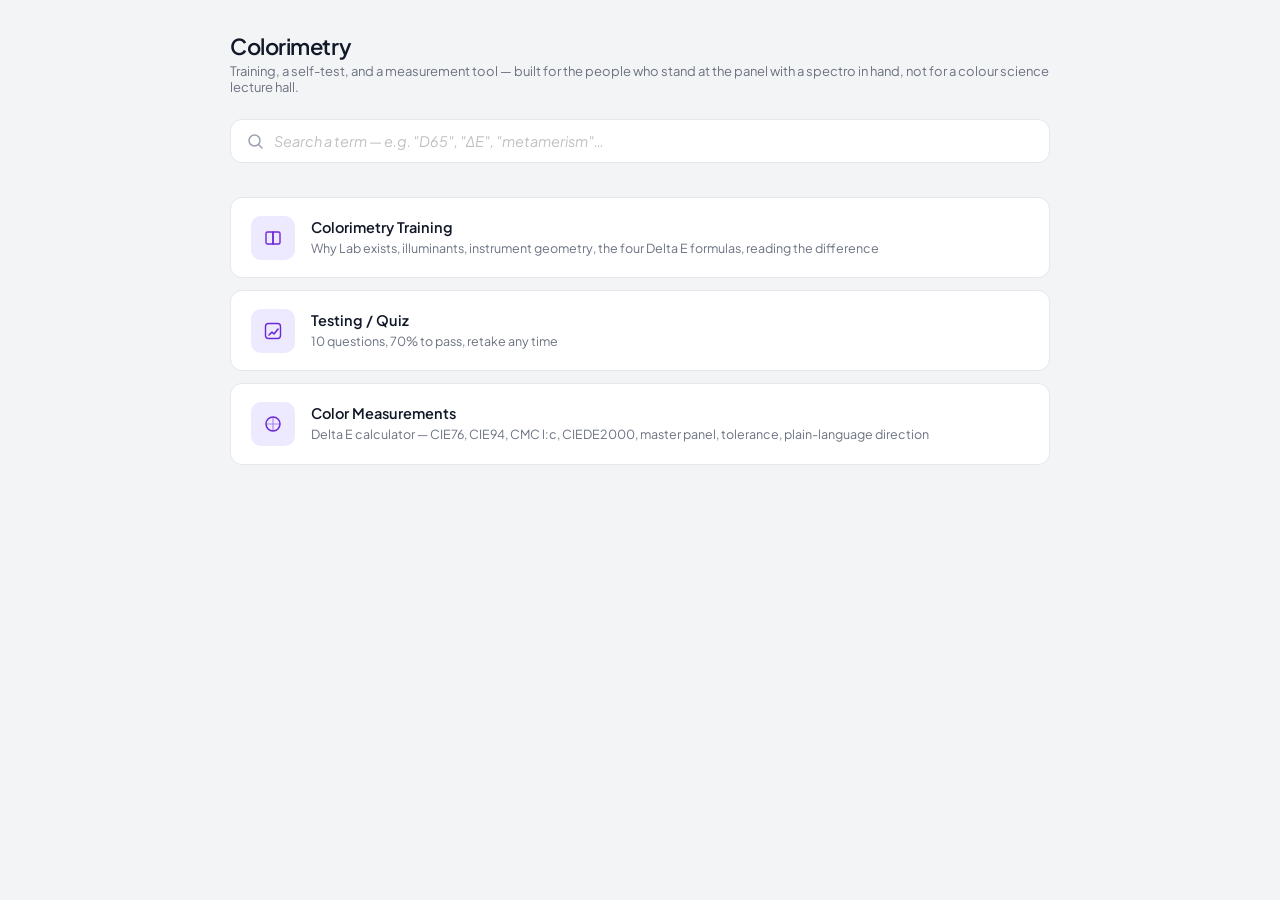
==== color/index.html @ cc97bce6 "Add colorimetry section: Delta E calculator, training, quiz, glossary, vision test Delta E calculato" ====
<!DOCTYPE html>
<html lang="en">
<head>
<meta charset="UTF-8">
<meta name="viewport" content="width=device-width, initial-scale=1.0">
<title>Colorimetry — Project Jan</title>
<link rel="icon" type="image/png" href="/favicon.png">
<meta name="description" content="Colorimetry training, a self-test quiz, and a Delta E colour measurement calculator (CIE76, CIE94, CMC l:c, CIEDE2000) for coating colorists and QC technicians.">
<meta property="og:type" content="website">
<meta property="og:title" content="Colorimetry — Project Jan">
<meta property="og:description" content="Colorimetry training, a self-test quiz, and a Delta E colour measurement calculator for coating colorists and QC technicians.">
<meta property="og:image" content="https://projectjan.cz/favicon.png">
<meta property="og:url" content="https://projectjan.cz/color/">
<link rel="preconnect" href="https://fonts.googleapis.com">
<link href="https://fonts.googleapis.com/css2?family=Plus+Jakarta+Sans:wght@400;500;600&family=JetBrains+Mono:wght@400;500&display=swap" rel="stylesheet">
<link rel="stylesheet" href="assets/ui.css">
</head>
<body>
<div class="wrap">
  <h1>Colorimetry</h1>
  <p class="sub">Training, a self-test, and a measurement tool — built for the people who stand at the panel with a spectro in hand, not for a colour science lecture hall.</p>

  <div class="search-wrap">
    <div class="search-input-row">
      <svg width="17" height="17" viewBox="0 0 17 17" fill="none"><circle cx="7.5" cy="7.5" r="5.5" stroke="currentColor" stroke-width="1.5"/><path d="M15 15l-3.5-3.5" stroke="currentColor" stroke-width="1.5" stroke-linecap="round"/></svg>
      <input type="text" id="glossary-search" placeholder="Search a term — e.g. &quot;D65&quot;, &quot;ΔE&quot;, &quot;metamerism&quot;…" autocomplete="off">
    </div>
    <div id="search-results" class="search-results"></div>
  </div>

  <div class="tcards">
    <a class="tcard" href="training/">
      <div class="tcard-icon"><svg width="20" height="20" viewBox="0 0 20 20" fill="none"><path d="M3 5.5C3 4.7 3.7 4 4.5 4H10v12H4.5c-.8 0-1.5-.7-1.5-1.5v-9z" stroke="currentColor" stroke-width="1.4" stroke-linejoin="round"/><path d="M17 5.5c0-.8-.7-1.5-1.5-1.5H10v12h5.5c.8 0 1.5-.7 1.5-1.5v-9z" stroke="currentColor" stroke-width="1.4" stroke-linejoin="round"/></svg></div>
      <div class="tcard-body"><strong>Colorimetry Training</strong><span>Why Lab exists, illuminants, instrument geometry, the four Delta E formulas, reading the difference</span></div>
      <div id="landing-progress-training" style="min-width:70px;text-align:right"></div>
    </a>
    <a class="tcard" href="training/quiz/basic/">
      <div class="tcard-icon"><svg width="20" height="20" viewBox="0 0 20 20" fill="none"><path d="M6 14l3-3 2 2 4-5" stroke="currentColor" stroke-width="1.6" stroke-linecap="round" stroke-linejoin="round"/><rect x="2.5" y="2.5" width="15" height="15" rx="3" stroke="currentColor" stroke-width="1.4"/></svg></div>
      <div class="tcard-body"><strong>Testing / Quiz</strong><span>10 questions, 70% to pass, retake any time</span></div>
      <div id="landing-progress-quiz" style="min-width:70px;text-align:right"></div>
    </a>
    <a class="tcard" href="delta-e/">
      <div class="tcard-icon"><svg width="20" height="20" viewBox="0 0 20 20" fill="none"><circle cx="10" cy="10" r="7" stroke="currentColor" stroke-width="1.5"/><path d="M10 3v14M3 10h14" stroke="currentColor" stroke-width="1.2" opacity=".5"/></svg></div>
      <div class="tcard-body"><strong>Color Measurements</strong><span>Delta E calculator — CIE76, CIE94, CMC l:c, CIEDE2000, master panel, tolerance, plain-language direction</span></div>
    </a>
  </div>
</div>
<script src="assets/store.js"></script>
<script src="assets/glossary.js"></script>
<script>
(function () {
  var p = Store.getProgress();
  if (p.completedModules.indexOf('training-intro') !== -1) {
    document.getElementById('landing-progress-training').innerHTML = '<span style="font-size:11px;color:var(--hint)">visited</span> ✓';
  }
  if (p.quizAttempts.length) {
    var best = p.quizAttempts.reduce(function (m, a) { return Math.max(m, a.pct || 0); }, 0);
    document.getElementById('landing-progress-quiz').innerHTML = '<span style="font-size:11px;color:var(--hint)">best score</span><br><b style="color:var(--pt)">' + best + '%</b>';
  }

  var input = document.getElementById('glossary-search');
  var results = document.getElementById('search-results');
  var MAX_SHOWN = 5;

  function render(query) {
    if (!query.trim()) { results.innerHTML = ''; return; }
    var matches = Glossary.search(query);
    if (!matches.length) {
      results.innerHTML = '<div class="search-empty">No matching term. Try the <a href="glossary/">full glossary</a>.</div>';
      return;
    }
    results.innerHTML = matches.slice(0, MAX_SHOWN).map(function (e) {
      return '<div class="search-result"><strong>' + e.term + '</strong><span>' + e.definition + '</span></div>';
    }).join('') + (matches.length > MAX_SHOWN ? '<div class="search-more"><a href="glossary/?q=' + encodeURIComponent(query) + '">' + (matches.length - MAX_SHOWN) + ' more in the full glossary →</a></div>' : '');
  }

  input.addEventListener('input', function () { render(input.value); });
})();
</script>
</body>
</html>
---- color/assets/ui.css ----
/* Shared design system for the /color/ module. Same tokens as mixing-ratio-calculator. */
*,*::before,*::after{box-sizing:border-box;margin:0;padding:0}
:root{
  --p:#6D28D9;--pl:#EDE9FE;--pt:#26215C;
  --o:#C2410C;--ol:#FFF7ED;--ot:#7C2D12;
  --g:#15803D;--gl:#DCFCE7;--gt:#14532D;
  --r:#DC2626;--rl:#FEF2F2;--rt:#991B1B;
  --grad:linear-gradient(135deg,#6D28D9 0%,#9333EA 50%,#C2410C 100%);
  --border:#E5E7EB;--bg:#F9FAFB;--card:#fff;--text:#111827;--muted:#6B7280;--hint:#9CA3AF;
}
body{font-family:'Plus Jakarta Sans',system-ui,sans-serif;background:#F3F4F6;color:var(--text);min-height:100vh;padding:2rem 1rem 5rem}
a{color:var(--p)}
.wrap{max-width:820px;margin:0 auto}
h1{font-size:22px;font-weight:600;letter-spacing:-.02em}
h2{font-size:16px;font-weight:600;letter-spacing:-.01em;margin-bottom:.6rem}
.sub{font-size:13px;color:var(--muted);margin-top:3px;margin-bottom:1.5rem}
.crumb{font-size:12px;color:var(--hint);margin-bottom:.6rem}
.crumb a{color:var(--muted);text-decoration:none}
.crumb a:hover{color:var(--p)}

/* Tabs (input mode switcher, nav) */
.modes{display:flex;gap:8px;margin-bottom:1.1rem}
.mb{flex:1;padding:10px 14px;border:1.5px solid var(--border);border-radius:10px;background:var(--card);color:var(--muted);font-size:13.5px;font-weight:500;cursor:pointer;font-family:inherit;text-align:left;line-height:1.4;transition:all .13s}
.mb .ms{display:block;font-size:11px;font-weight:400;opacity:.6;margin-top:2px}
.mb.on{border-color:var(--p);background:var(--pl);color:var(--pt)}
.mb:hover:not(.on){background:var(--bg);border-color:#C4B5FD}

/* Cards */
.card{background:var(--card);border:1px solid var(--border);border-radius:12px;padding:1.1rem 1.25rem;margin-bottom:.8rem}
.card-input{background:var(--pl);border-color:#C4B5FD}
.card-input .lbl{color:var(--pt)}
.card-input input[type=text],.card-input input[type=number],.card-input select{background:#fff}
.card-input summary{color:var(--pt)!important}
.card-hd{display:flex;align-items:center;justify-content:space-between;margin-bottom:.9rem;gap:8px;flex-wrap:wrap}
.lbl{font-size:10.5px;font-weight:600;letter-spacing:.08em;text-transform:uppercase;color:var(--hint)}
.bdg{font-size:11px;font-weight:600;padding:3px 10px;border-radius:100px}
.ba{background:var(--pl);color:var(--pt)}
.bb{background:var(--gl);color:var(--gt)}
.bc{background:var(--ol);color:var(--ot)}

/* Form grid */
.gr{display:grid;gap:9px;align-items:end;margin-bottom:9px}
.g2{grid-template-columns:1fr 1fr}
.g3{grid-template-columns:1fr 1fr 1fr}
.g4{grid-template-columns:1fr 1fr 1fr 1fr}
label{display:block;font-size:11px;color:var(--muted);margin-bottom:4px;font-weight:500}
input[type=text],input[type=number],textarea{width:100%;padding:8px 11px;border:1px solid var(--border);border-radius:8px;font-size:13.5px;font-family:inherit;color:var(--text);background:var(--bg);outline:none;transition:border-color .12s,box-shadow .12s}
textarea{resize:vertical;min-height:110px;font-family:'JetBrains Mono',monospace;font-size:12.5px}
input::placeholder,textarea::placeholder{color:#C0C0C0;font-style:italic}
input:focus,textarea:focus,select:focus{border-color:var(--p);background:#fff;box-shadow:0 0 0 3px rgba(109,40,217,.1)}
select{padding:8px 11px;border:1px solid var(--border);border-radius:8px;font-size:13.5px;font-family:inherit;color:var(--text);background:var(--bg);outline:none;cursor:pointer;width:100%}

/* Buttons */
.badd{display:inline-flex;align-items:center;gap:6px;padding:7px 13px;border:1px dashed #C4B5FD;border-radius:8px;background:transparent;color:var(--muted);font-size:13px;cursor:pointer;font-family:inherit;transition:all .13s}
.badd:hover{border-color:var(--p);color:var(--p);background:var(--pl)}
.bcalc{width:100%;padding:13px;border:none;border-radius:10px;font-size:15px;font-weight:600;cursor:pointer;font-family:inherit;letter-spacing:.01em;color:#fff;background:var(--grad);transition:opacity .12s,transform .08s}
.bcalc:hover{opacity:.9}
.bcalc:active{transform:scale(.998)}
.bsave,.bprint,.bghost{padding:8px 16px;border:1px solid var(--border);border-radius:8px;background:var(--card);color:var(--text);font-size:13px;font-weight:500;cursor:pointer;font-family:inherit;transition:all .13s}
.bsave:hover,.bghost:hover{border-color:var(--p);color:var(--pt);background:var(--pl)}
.bprint:hover{background:var(--bg)}
.bswap{width:36px;height:36px;border-radius:50%;border:1px solid var(--border);background:var(--card);color:var(--p);display:flex;align-items:center;justify-content:center;cursor:pointer;transition:all .13s}
.bswap:hover{background:var(--pl);border-color:var(--p)}

.emsg{background:#FEF2F2;border:1px solid #FECACA;border-radius:8px;padding:9px 13px;font-size:13px;color:#DC2626;margin-bottom:.8rem;display:none}
.emsg.on{display:block}
.warn{background:#FFFBEB;border:1px solid #FDE68A;border-radius:8px;padding:9px 13px;font-size:13px;color:#92400E;margin-bottom:.8rem;display:none;gap:8px;align-items:flex-start}
.warn.on{display:flex}
.warn svg{flex-shrink:0;margin-top:1px}

/* Results */
.rwrap{margin-top:1.25rem}
.rcard{background:var(--card);border:1px solid var(--border);border-radius:12px;padding:1.1rem 1.25rem;margin-bottom:.8rem}
.rl{font-size:10.5px;font-weight:600;text-transform:uppercase;letter-spacing:.08em;color:var(--hint);margin-bottom:5px}
.rmain{display:flex;align-items:baseline;gap:14px;flex-wrap:wrap}
.rv{font-family:'JetBrains Mono',monospace;font-size:34px;font-weight:500;background:var(--grad);-webkit-background-clip:text;-webkit-text-fill-color:transparent;background-clip:text;letter-spacing:.03em}
.rformula{font-size:12px;color:var(--muted)}
.badge{display:inline-flex;align-items:center;gap:5px;font-size:12px;font-weight:700;padding:5px 12px;border-radius:100px;letter-spacing:.03em}
.badge-pass{background:var(--gl);color:var(--gt)}
.badge-fail{background:var(--rl);color:var(--rt)}
.rtol{font-size:11.5px;color:var(--hint)}
.formula-row{display:flex;gap:16px;margin-top:10px;flex-wrap:wrap;font-size:12.5px;color:var(--muted)}
.formula-row b{color:var(--text);font-family:'JetBrains Mono',monospace;font-weight:500}
.delta-row{display:flex;gap:0;margin-top:2px}
.delta-row>div{flex:1;text-align:center;padding:8px 4px}
.delta-row .dl{font-size:10px;color:var(--hint);text-transform:uppercase;letter-spacing:.06em;margin-bottom:3px}
.delta-row .dv{font-family:'JetBrains Mono',monospace;font-size:15px;font-weight:500}
.dv.pos{color:var(--ot)}
.dv.neg{color:var(--p)}
.interp{font-size:14px;line-height:1.65;color:var(--text)}
.interp .dim{color:var(--muted)}
.noise-note{font-size:11.5px;color:var(--hint);margin-top:8px}
.nodose{font-size:11.5px;color:var(--hint);margin-top:6px;font-style:italic;border-top:1px dashed var(--border);padding-top:8px}

/* Plots */
.plots{display:grid;grid-template-columns:1fr 90px;gap:10px;align-items:stretch}
.plot-box{background:var(--card);border:1px solid var(--border);border-radius:12px;padding:.8rem}
.plot-box svg{width:100%;height:auto;display:block}
.plot-note{font-size:10.5px;color:var(--hint);text-align:center;margin-top:4px}

/* Tables */
.tbl-wrap{background:var(--card);border:1px solid var(--border);border-radius:12px;overflow:hidden;margin-bottom:.8rem}
.tbl-hd{padding:.8rem 1.25rem;border-bottom:1px solid #F3F4F6;display:flex;justify-content:space-between;align-items:center;gap:8px;flex-wrap:wrap}
.tbl-hd span{font-size:11px;font-weight:600;text-transform:uppercase;letter-spacing:.07em;color:var(--hint)}
table{width:100%;border-collapse:collapse;font-size:13.5px}
thead th{padding:9px 1.1rem;text-align:right;font-size:10.5px;font-weight:600;text-transform:uppercase;letter-spacing:.06em;color:var(--hint);background:var(--bg);border-bottom:1px solid #F3F4F6}
thead th:first-child{text-align:left}
tbody td{padding:10px 1.1rem;border-bottom:1px solid #F9FAFB;color:var(--text);text-align:right}
tbody td:first-child{text-align:left;font-weight:500}
tbody tr{cursor:pointer}
tbody tr:hover{background:var(--bg)}
tbody tr:last-child td{border-bottom:none}
.mn{font-family:'JetBrains Mono',monospace;font-size:12.5px}

.arow{display:flex;justify-content:flex-end;gap:8px;padding:.875rem 1.25rem;background:var(--card);border:1px solid var(--border);border-radius:12px;margin-bottom:.8rem;flex-wrap:wrap}

/* Master library + history */
.hsec{margin-top:1.75rem}
.hhd{display:flex;align-items:center;justify-content:space-between;margin-bottom:.6rem}
.hhd h3{font-size:14px;font-weight:500;color:var(--muted)}
.bclr{font-size:12px;color:var(--hint);background:none;border:none;cursor:pointer;font-family:inherit;padding:4px 8px;border-radius:6px}
.bclr:hover{color:#DC2626;background:#FEF2F2}
.hi{background:var(--card);border:1px solid var(--border);border-radius:10px;padding:.875rem 1.1rem;margin-bottom:7px}
.hitp{display:flex;align-items:baseline;justify-content:space-between;margin-bottom:4px;flex-wrap:wrap;gap:6px}
.hrat{font-family:'JetBrains Mono',monospace;font-size:15px;font-weight:500}
.hmeta{font-size:11px;color:var(--hint)}
.hdet{font-size:12px;color:var(--muted);line-height:1.6}
.empty-hint{font-size:12.5px;color:var(--hint);padding:1rem;text-align:center}

/* Colour vision hue-arrangement self-test */
.vt-surround{background:#8a8a8a;border-radius:10px;padding:14px;margin:1.2rem 0}
.vt-grid{display:grid;grid-template-columns:repeat(16,1fr);gap:5px;margin:0}
.vt-tile{aspect-ratio:1;border-radius:8px;cursor:grab;border:2.5px solid transparent;transition:transform .1s,border-color .1s,opacity .1s;position:relative;touch-action:none}
.vt-tile.dragging{opacity:.35;cursor:grabbing}
.vt-tile.drop-target{border-color:var(--p);transform:scale(1.08)}
.vt-tile.fixed{cursor:default;border-color:#fff}
.vt-tile.fixed::after{content:'★';position:absolute;inset:0;display:flex;align-items:center;justify-content:center;color:#fff;text-shadow:0 1px 3px rgba(0,0,0,.5);font-size:13px}
@media(max-width:640px){.vt-grid{grid-template-columns:repeat(8,1fr);gap:6px}}
.vt-legend{font-size:11.5px;color:var(--hint);text-align:center;margin-bottom:.4rem}
.vt-endlabels{display:flex;justify-content:space-between;font-size:10.5px;color:var(--hint);font-family:'JetBrains Mono',monospace;margin-top:4px}
.vt-score-big{font-family:'JetBrains Mono',monospace;font-size:32px;font-weight:600;color:var(--pt)}

/* Glossary search */
.search-wrap{position:relative;margin:1.2rem 0}
.search-input-row{display:flex;align-items:center;gap:10px;background:var(--card);border:1.5px solid var(--border);border-radius:12px;padding:12px 16px;transition:border-color .12s,box-shadow .12s}
.search-input-row:focus-within{border-color:var(--p);box-shadow:0 0 0 3px rgba(109,40,217,.1)}
.search-input-row svg{flex-shrink:0;color:var(--hint)}
.search-input-row input{border:none;background:transparent;padding:0;font-size:14.5px;flex:1}
.search-input-row input:focus{box-shadow:none}
.search-results{margin-top:10px;display:flex;flex-direction:column;gap:8px}
.search-result{background:var(--card);border:1px solid var(--border);border-radius:10px;padding:.85rem 1rem}
.search-result strong{display:block;font-size:13.5px;color:var(--pt);margin-bottom:3px}
.search-result span{font-size:13px;color:var(--muted);line-height:1.55}
.search-empty{font-size:13px;color:var(--hint);padding:.5rem 0}
.search-more{font-size:12.5px;text-align:center;padding-top:2px}

/* Landing cards (color/index, training index) */
.tcards{display:flex;flex-direction:column;gap:12px;margin-top:1.5rem}
.tcard{display:flex;align-items:center;gap:16px;background:var(--card);border:1px solid var(--border);border-radius:12px;padding:1.1rem 1.25rem;text-decoration:none;color:inherit;transition:all .15s}
.tcard:hover{border-color:var(--p);box-shadow:0 8px 22px rgba(109,40,217,.10);transform:translateY(-1px)}
.tcard-icon{width:44px;height:44px;flex:none;border-radius:10px;background:var(--pl);display:flex;align-items:center;justify-content:center;color:var(--p)}
.tcard-body strong{display:block;font-size:14.5px;font-weight:600}
.tcard-body span{font-size:12.5px;color:var(--muted)}
.progress-bar{height:6px;border-radius:100px;background:var(--border);overflow:hidden;margin-top:6px}
.progress-bar>div{height:100%;background:var(--grad)}

/* Training / intro */
.tsec{background:var(--card);border:1px solid var(--border);border-radius:12px;padding:1.4rem 1.5rem;margin-bottom:1rem}
.tsec h3{font-size:15.5px;font-weight:600;margin-bottom:.6rem;color:var(--pt)}
.tsec p{font-size:14px;line-height:1.7;color:var(--text);margin-bottom:.7rem}
.tsec p:last-child{margin-bottom:0}
.tsec ul{margin:0 0 .7rem;padding-left:1.15rem}
.tsec ul:last-child{margin-bottom:0}
.tsec li{font-size:14px;line-height:1.55;color:var(--text);margin-bottom:.5rem}
.tsec li::marker{color:var(--p)}
.tsec .callout{background:var(--pl);border-radius:8px;padding:.8rem 1rem;font-size:13px;color:var(--pt);margin-top:.6rem}
.hue-wheel-wrap{display:flex;justify-content:center;margin:1rem 0}
.slider-row{display:flex;align-items:center;gap:10px;margin:.6rem 0}
.slider-row input[type=range]{flex:1;accent-color:var(--p)}
.slider-row output{font-family:'JetBrains Mono',monospace;font-size:13px;width:52px;text-align:right}

/* Carousel (training slides) */
.carousel-dots{display:flex;justify-content:center;gap:9px;margin-bottom:1rem}
.carousel-dot{width:8px;height:8px;border-radius:50%;background:var(--border);border:none;padding:0;cursor:pointer;transition:all .15s;position:relative}
.carousel-dot::after{content:'';position:absolute;inset:-8px}
.carousel-dot.active{background:var(--p);width:20px;border-radius:5px}
.carousel-dot.correct{background:var(--g)}
.carousel-dot.incorrect{background:var(--r)}
.carousel-dot.correct.active,.carousel-dot.incorrect.active{width:20px;border-radius:5px}
.carousel-viewport{overflow:hidden}
.carousel-track{display:flex;transition:transform .32s cubic-bezier(.4,0,.2,1)}
.carousel-slide{flex:0 0 100%;max-width:100%;min-width:0;padding:0 2px}
.carousel-nav{display:flex;justify-content:space-between;align-items:center;margin-top:1rem;gap:10px}
.carousel-count{font-size:12px;color:var(--hint);font-family:'JetBrains Mono',monospace}

/* Small illustrative graphics inside training slides */
.mini-ellipses{display:flex;gap:16px;justify-content:center;margin:1.1rem 0;flex-wrap:wrap}
.mini-ellipse-item{flex:0 1 90px;text-align:center}
.mini-ellipse-item svg{width:100%;max-width:104px;height:auto}
.mini-ellipse-item span{display:block;font-size:11px;color:var(--muted);margin-top:4px;font-family:'JetBrains Mono',monospace}
.swatch-compare{display:flex;gap:28px;align-items:center;justify-content:center;margin:1.1rem 0;flex-wrap:wrap}
.swatch-pair{display:flex;align-items:center;gap:8px}
.swatch-pair .sw{width:64px;height:64px;border-radius:10px;border:1px solid var(--border);flex-shrink:0}
.swatch-caption{font-size:12px;color:var(--muted);text-align:center;margin-top:6px}
.illum-row{display:flex;gap:22px;margin:1.1rem 0;justify-content:center;flex-wrap:wrap}
.illum-item{text-align:center}
.illum-item .sw{width:68px;height:68px;border-radius:50%;border:1px solid var(--border);margin:0 auto 6px}
.illum-item span{font-size:11.5px;color:var(--muted);font-family:'JetBrains Mono',monospace}
.gloss-compare{display:flex;gap:28px;margin:1.1rem 0;justify-content:center}
.gloss-sw{width:100px;height:100px;border-radius:12px;position:relative;overflow:hidden;border:1px solid var(--border)}
.gloss-sw.glossy::after{content:'';position:absolute;top:-20%;left:-30%;width:60%;height:140%;background:linear-gradient(115deg,rgba(255,255,255,.75),rgba(255,255,255,0) 55%);transform:rotate(-8deg)}
.gloss-label{font-size:11.5px;color:var(--muted);text-align:center;margin-top:8px}
.geo-diagram{display:block;width:100%;margin:1rem auto;max-width:260px}

/* Quiz */
.qprog{font-size:12px;color:var(--hint);margin-bottom:.6rem}
.qcard{background:var(--card);border:1px solid var(--border);border-radius:12px;padding:1.3rem 1.4rem;margin-bottom:1rem}
.qnum{font-size:11px;color:var(--hint);font-weight:600;text-transform:uppercase;letter-spacing:.06em;margin-bottom:6px}
.qtext{font-size:15px;font-weight:500;margin-bottom:1rem;line-height:1.55}
.qopt{display:flex;align-items:center;gap:10px;padding:10px 14px;border:1.5px solid var(--border);border-radius:10px;margin-bottom:8px;cursor:pointer;font-size:13.5px;transition:all .12s}
.qopt:hover{border-color:#C4B5FD;background:var(--bg)}
.qopt.sel{border-color:var(--p);background:var(--pl)}
.qopt.correct{border-color:var(--g);background:var(--gl)}
.qopt.incorrect{border-color:var(--border);background:var(--bg);opacity:.65}
.qopt.incorrect.picked{border-color:var(--r);background:var(--rl);opacity:1}
.qopt.picked{box-shadow:0 0 0 2px var(--p) inset}
.qopt input{accent-color:var(--p)}
.qexpl{font-size:12.5px;color:var(--muted);background:var(--bg);border-radius:8px;padding:.7rem .9rem;margin-top:.5rem;display:none}
.qexpl.on{display:block}
.score-ring{width:120px;height:120px;margin:0 auto}
.qresult{text-align:center;padding:1rem 0}
.qresult .big{font-family:'JetBrains Mono',monospace;font-size:40px;font-weight:600;background:var(--grad);-webkit-background-clip:text;-webkit-text-fill-color:transparent;background-clip:text}
.topic-row{display:flex;justify-content:space-between;align-items:center;padding:9px 0;border-bottom:1px solid #F3F4F6;font-size:13px}
.topic-row:last-child{border-bottom:none}

@media(max-width:640px){
  .g2,.g3,.g4{grid-template-columns:1fr 1fr}
  .plots{grid-template-columns:1fr}
  .modes{flex-direction:column}
  .rv{font-size:26px}
}
@media print{.bcalc,.badd,.bsave,.bprint,.bswap,.modes,.hsec,.arow{display:none!important}}
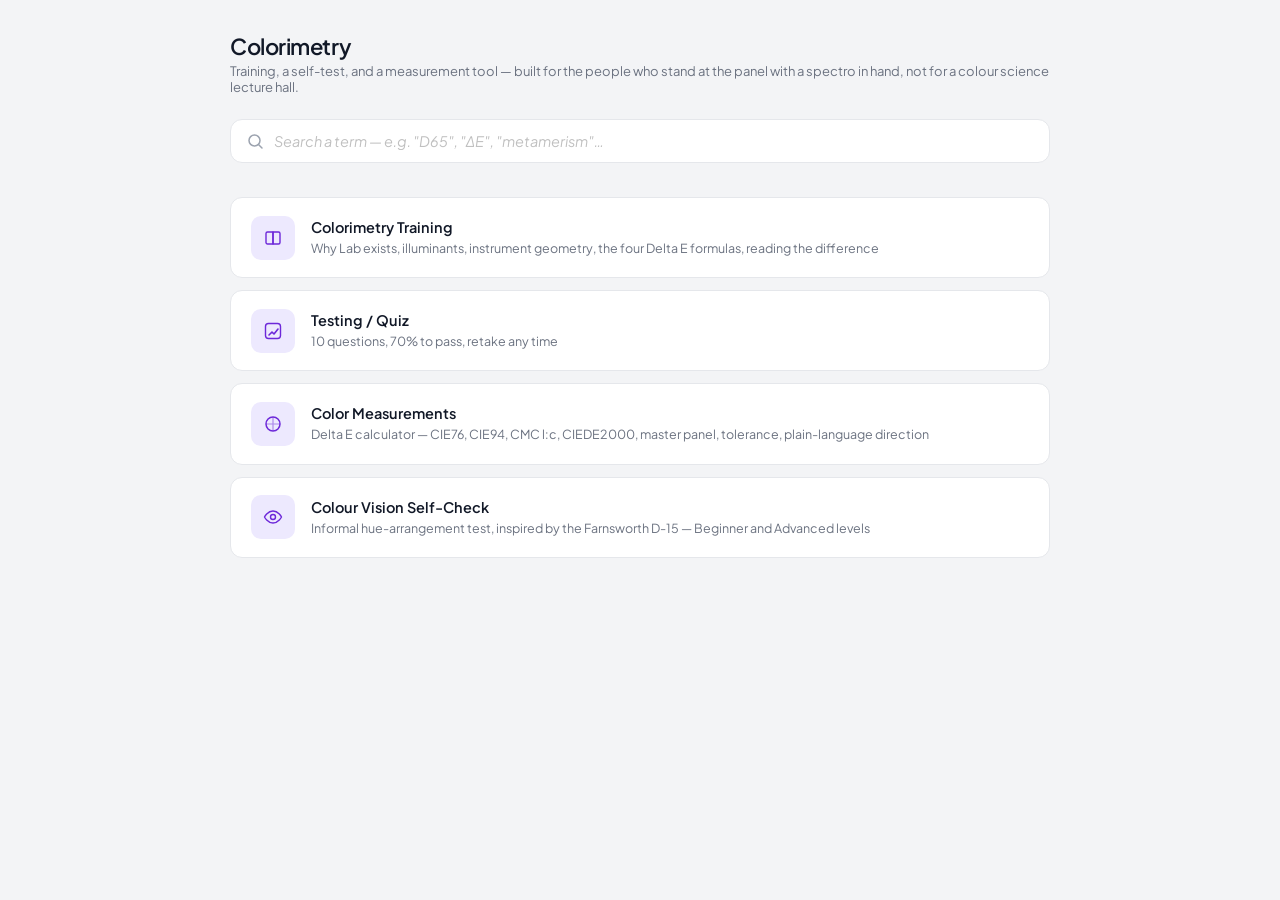
==== commit 067444d7: "Redesign paste import, ghost example values, add vision-check landing card Replace the separate Past" ====
--- a/color/index.html
+++ b/color/index.html
@@ -43,6 +43,10 @@
       <div class="tcard-icon"><svg width="20" height="20" viewBox="0 0 20 20" fill="none"><circle cx="10" cy="10" r="7" stroke="currentColor" stroke-width="1.5"/><path d="M10 3v14M3 10h14" stroke="currentColor" stroke-width="1.2" opacity=".5"/></svg></div>
       <div class="tcard-body"><strong>Color Measurements</strong><span>Delta E calculator — CIE76, CIE94, CMC l:c, CIEDE2000, master panel, tolerance, plain-language direction</span></div>
     </a>
+    <a class="tcard" href="vision-test/">
+      <div class="tcard-icon"><svg width="20" height="20" viewBox="0 0 20 20" fill="none"><path d="M1.5 10S4.5 4 10 4s8.5 6 8.5 6-3 6-8.5 6-8.5-6-8.5-6z" stroke="currentColor" stroke-width="1.4" stroke-linejoin="round"/><circle cx="10" cy="10" r="2.5" stroke="currentColor" stroke-width="1.4"/></svg></div>
+      <div class="tcard-body"><strong>Colour Vision Self-Check</strong><span>Informal hue-arrangement test, inspired by the Farnsworth D-15 — Beginner and Advanced levels</span></div>
+    </a>
   </div>
 </div>
 <script src="assets/store.js"></script>
--- a/color/assets/ui.css
+++ b/color/assets/ui.css
@@ -47,6 +47,8 @@
 input[type=text],input[type=number],textarea{width:100%;padding:8px 11px;border:1px solid var(--border);border-radius:8px;font-size:13.5px;font-family:inherit;color:var(--text);background:var(--bg);outline:none;transition:border-color .12s,box-shadow .12s}
 textarea{resize:vertical;min-height:110px;font-family:'JetBrains Mono',monospace;font-size:12.5px}
 input::placeholder,textarea::placeholder{color:#C0C0C0;font-style:italic}
+input.ghost-example{color:#C0C0C0;font-style:italic}
+input.ghost-example:focus{color:var(--text);font-style:normal}
 input:focus,textarea:focus,select:focus{border-color:var(--p);background:#fff;box-shadow:0 0 0 3px rgba(109,40,217,.1)}
 select{padding:8px 11px;border:1px solid var(--border);border-radius:8px;font-size:13.5px;font-family:inherit;color:var(--text);background:var(--bg);outline:none;cursor:pointer;width:100%}
 
